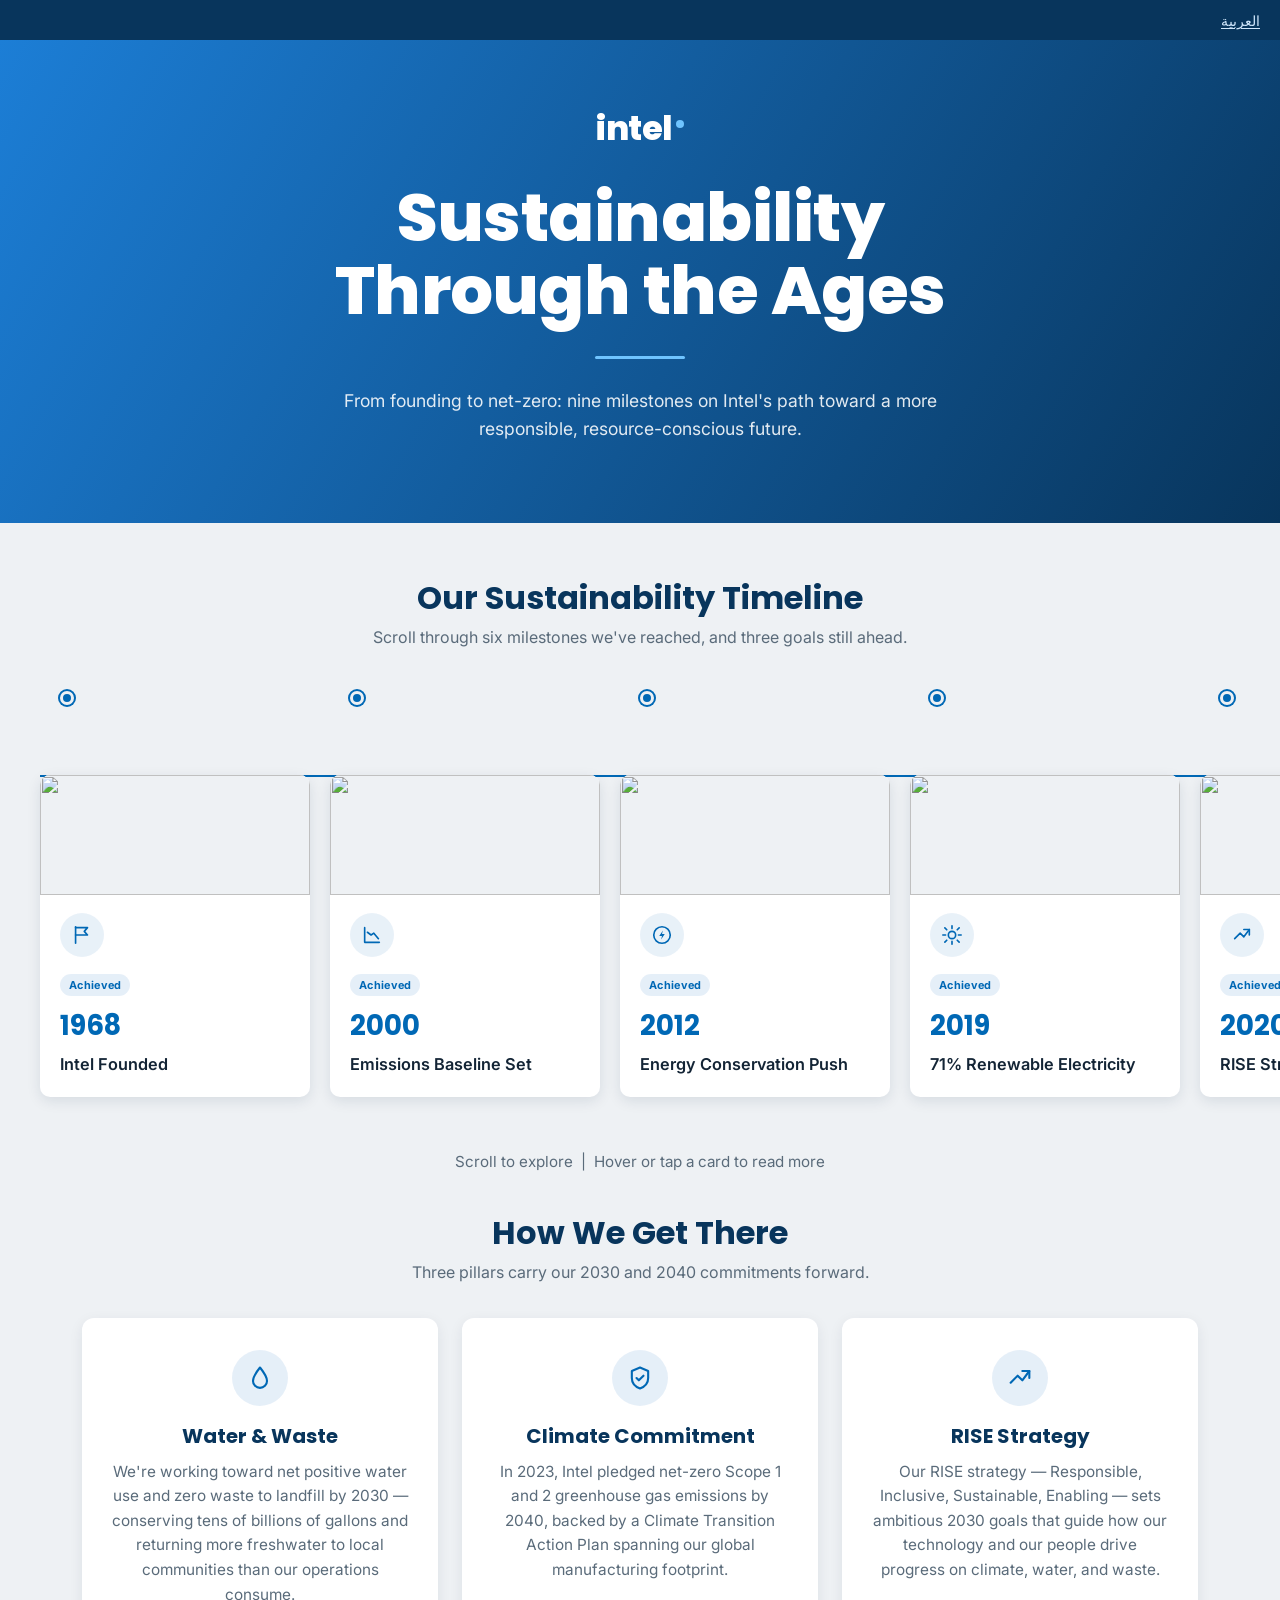
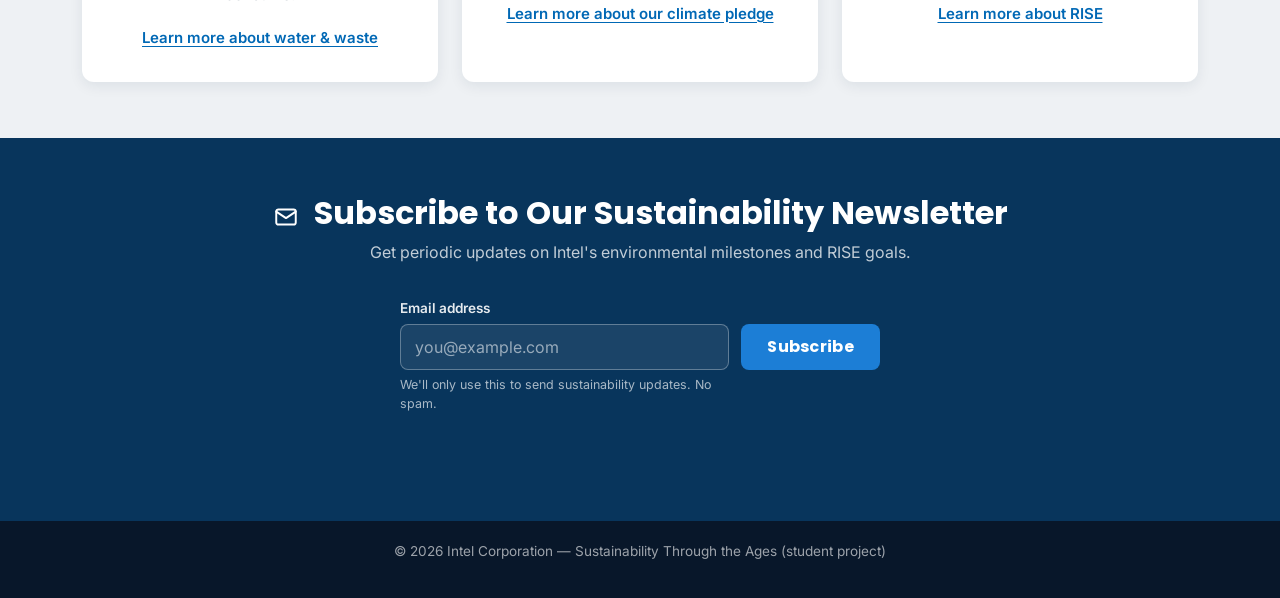
==== index.html @ 145d6b79 "Restore card images and USB-style accessory styling" ====
<!DOCTYPE html>
<html lang="en" dir="ltr">
<head>
<meta charset="UTF-8">
<meta name="viewport" content="width=device-width, initial-scale=1.0">
<title>Intel — Sustainability Through the Ages</title>
<meta name="description" content="Explore Intel's sustainability timeline, our RISE strategy pillars, and sign up for updates.">
<link rel="preconnect" href="https://fonts.googleapis.com">
<link href="https://fonts.googleapis.com/css2?family=Poppins:wght@600;700;800&family=Inter:wght@400;500;600&display=swap" rel="stylesheet">
<link href="https://cdn.jsdelivr.net/npm/bootstrap@5.3.3/dist/css/bootstrap.min.css" rel="stylesheet">
<link rel="stylesheet" href="style.css">
</head>
<body>

  <a class="skip-link" href="#main-content">Skip to main content</a>

  <div class="utility-bar">
    <a href="index-ar.html" hreflang="ar" lang="ar" dir="rtl">العربية</a>
  </div>

  <!-- Hero -->
  <header class="hero">
    <div class="wordmark" aria-hidden="true">intel<span class="dot"></span></div>
    <h1>Sustainability<br>Through the Ages</h1>
    <div class="rule"></div>
    <p class="hero-sub">From founding to net-zero: nine milestones on Intel's path toward
      a more responsible, resource-conscious future.</p>
  </header>

  <main id="main-content">

    <!-- Timeline -->
    <section class="timeline-section" aria-labelledby="timeline-heading">
      <h2 id="timeline-heading" class="section-heading">Our Sustainability Timeline</h2>
      <p class="section-sub">Scroll through six milestones we've reached, and three goals still ahead.</p>

      <div class="timeline-scroller">
        <div class="rail" aria-hidden="true"></div>

        <ol class="timeline">

          <li class="timeline-card" data-status="done">
            <button class="card-toggle">
              <img class="card-media" src="https://images.pexels.com/photos/459411/pexels-photo-459411.jpeg?auto=compress&cs=tinysrgb&h=627&fit=crop&w=1200" alt="" aria-hidden="true" loading="lazy" decoding="async">
              <span class="card-body">
                <span class="card-icon" aria-hidden="true"><svg viewBox="0 0 24 24" fill="none" stroke="currentColor" stroke-width="1.8" stroke-linecap="round" stroke-linejoin="round"><path d="M5 21V3"/><path d="M5 4h13l-3.5 4L18 12H5"/></svg></span>
                <span class="status-badge">Achieved</span>
                <span class="year">1968</span>
                <span class="title">Intel Founded</span>
                <span class="desc">Gordon Moore and Robert Noyce found Intel — planting the seed
                  for a company whose environmental footprint would grow alongside the world's
                  need for computing power.</span>
              </span>
            </button>
            <span class="marker" aria-hidden="true"></span>
          </li>

          <li class="timeline-card" data-status="done">
            <button class="card-toggle">
              <img class="card-media" src="https://images.pexels.com/photos/459728/pexels-photo-459728.jpeg?auto=compress&cs=tinysrgb&h=627&fit=crop&w=1200" alt="" aria-hidden="true" loading="lazy" decoding="async">
              <span class="card-body">
                <span class="card-icon" aria-hidden="true"><svg viewBox="0 0 24 24" fill="none" stroke="currentColor" stroke-width="1.8" stroke-linecap="round" stroke-linejoin="round"><path d="M4 4v16h16"/><path d="M7 9l4 3 3-2 5 6"/></svg></span>
                <span class="status-badge">Achieved</span>
                <span class="year">2000</span>
                <span class="title">Emissions Baseline Set</span>
                <span class="desc">Intel begins tracking greenhouse gas emissions company-wide,
                  a baseline against which nearly two decades of reduction work would later be
                  measured — cutting Scope 1 &amp; 2 emissions by roughly 31% by 2019.</span>
              </span>
            </button>
            <span class="marker" aria-hidden="true"></span>
          </li>

          <li class="timeline-card" data-status="done">
            <button class="card-toggle">
              <img class="card-media" src="https://images.pexels.com/photos/4517013/pexels-photo-4517013.jpeg?auto=compress&cs=tinysrgb&h=627&fit=crop&w=1200" alt="" aria-hidden="true" loading="lazy" decoding="async">
              <span class="card-body">
                <span class="card-icon" aria-hidden="true"><svg viewBox="0 0 24 24" fill="none" stroke="currentColor" stroke-width="1.8" stroke-linecap="round" stroke-linejoin="round"><circle cx="12" cy="12" r="9"/><path d="M13 7l-4 6h3l-1 4 4-6h-3z" fill="currentColor" stroke="none"/></svg></span>
                <span class="status-badge">Achieved</span>
                <span class="year">2012</span>
                <span class="title">Energy Conservation Push</span>
                <span class="desc">A new wave of conservation projects begins, ultimately saving
                  more than 4.5 billion kilowatt-hours of electricity by 2020 — enough to power
                  hundreds of thousands of homes for a year.</span>
              </span>
            </button>
            <span class="marker" aria-hidden="true"></span>
          </li>

          <li class="timeline-card" data-status="done">
            <button class="card-toggle">
              <img class="card-media" src="https://images.pexels.com/photos/4148472/pexels-photo-4148472.jpeg?auto=compress&cs=tinysrgb&h=627&fit=crop&w=1200" alt="" aria-hidden="true" loading="lazy" decoding="async">
              <span class="card-body">
                <span class="card-icon" aria-hidden="true"><svg viewBox="0 0 24 24" fill="none" stroke="currentColor" stroke-width="1.8" stroke-linecap="round" stroke-linejoin="round"><circle cx="12" cy="12" r="4"/><path d="M12 2v3M12 19v3M4.2 4.2l2.1 2.1M17.7 17.7l2.1 2.1M2 12h3M19 12h3M4.2 19.8l2.1-2.1M17.7 6.3l2.1-2.1"/></svg></span>
                <span class="status-badge">Achieved</span>
                <span class="year">2019</span>
                <span class="title">71% Renewable Electricity</span>
                <span class="desc">Intel reaches 71% renewable electricity across global
                  operations, with European sites already running on 100% clean power.</span>
              </span>
            </button>
            <span class="marker" aria-hidden="true"></span>
          </li>

          <li class="timeline-card" data-status="done">
            <button class="card-toggle">
              <img class="card-media" src="https://images.pexels.com/photos/1292464/pexels-photo-1292464.jpeg?auto=compress&cs=tinysrgb&h=627&fit=crop&w=1200" alt="" aria-hidden="true" loading="lazy" decoding="async">
              <span class="card-body">
                <span class="card-icon" aria-hidden="true"><svg viewBox="0 0 24 24" fill="none" stroke="currentColor" stroke-width="1.8" stroke-linecap="round" stroke-linejoin="round"><path d="M4 16l6-6 4 4 6-8"/><path d="M14 6h6v6"/></svg></span>
                <span class="status-badge">Achieved</span>
                <span class="year">2020</span>
                <span class="title">RISE Strategy Launches</span>
                <span class="desc">Intel unveils RISE — Responsible, Inclusive, Sustainable,
                  Enabling — formalizing three 2030 goals: net positive water, 100% renewable
                  electricity, and zero waste to landfill.</span>
              </span>
            </button>
            <span class="marker" aria-hidden="true"></span>
          </li>

          <li class="timeline-card" data-status="done">
            <button class="card-toggle">
              <img class="card-media" src="https://images.pexels.com/photos/17181272/pexels-photo-17181272.jpeg?auto=compress&cs=tinysrgb&h=627&fit=crop&w=1200" alt="" aria-hidden="true" loading="lazy" decoding="async">
              <span class="card-body">
                <span class="card-icon" aria-hidden="true"><svg viewBox="0 0 24 24" fill="none" stroke="currentColor" stroke-width="1.8" stroke-linecap="round" stroke-linejoin="round"><path d="M12 3l7 3v6c0 4.5-3 7.5-7 9-4-1.5-7-4.5-7-9V6l7-3z"/><path d="M9 12l2 2 4-4"/></svg></span>
                <span class="status-badge">Achieved</span>
                <span class="year">2023</span>
                <span class="title">Net-Zero Pledge</span>
                <span class="desc">Intel commits to net-zero Scope 1 &amp; 2 greenhouse gas
                  emissions by 2040, while reaching 99% renewable electricity and returning
                  110% of freshwater use in several regions that year.</span>
              </span>
            </button>
            <span class="marker" aria-hidden="true"></span>
          </li>

          <li class="timeline-card" data-status="goal">
            <button class="card-toggle">
              <img class="card-media" src="https://images.pexels.com/photos/2583028/pexels-photo-2583028.jpeg?auto=compress&cs=tinysrgb&h=627&fit=crop&w=1200" alt="" aria-hidden="true" loading="lazy" decoding="async">
              <span class="card-body">
                <span class="card-icon" aria-hidden="true"><svg viewBox="0 0 24 24" fill="none" stroke="currentColor" stroke-width="1.8" stroke-linecap="round" stroke-linejoin="round"><path d="M12 3c4 5 6 8.5 6 11.5A6 6 0 016 14.5C6 11.5 8 8 12 3z"/></svg></span>
                <span class="status-badge">Goal</span>
                <span class="year">2030</span>
                <span class="title">Goal: Net Positive Water &amp; Full Renewable Power</span>
                <span class="desc">Target year to conserve 60 billion gallons of water,
                  source 100% renewable electricity, and send zero waste to landfill.</span>
              </span>
            </button>
            <span class="marker" aria-hidden="true"></span>
          </li>

          <li class="timeline-card" data-status="goal">
            <button class="card-toggle">
              <img class="card-media" src="https://images.pexels.com/photos/31288944/pexels-photo-31288944.jpeg?auto=compress&cs=tinysrgb&h=627&fit=crop&w=1200" alt="" aria-hidden="true" loading="lazy" decoding="async">
              <span class="card-body">
                <span class="card-icon" aria-hidden="true"><svg viewBox="0 0 24 24" fill="none" stroke="currentColor" stroke-width="1.8" stroke-linecap="round" stroke-linejoin="round"><path d="M20 4C10 4 4 10 4 18c8 0 14-6 14-14z"/><path d="M4 20l6-6"/></svg></span>
                <span class="status-badge">Goal</span>
                <span class="year">2040</span>
                <span class="title">Goal: Net-Zero Operations</span>
                <span class="desc">Target to reach net-zero Scope 1 &amp; 2 greenhouse gas
                  emissions across all of Intel's global operations.</span>
              </span>
            </button>
            <span class="marker" aria-hidden="true"></span>
          </li>

          <li class="timeline-card" data-status="goal">
            <button class="card-toggle">
              <img class="card-media" src="https://images.pexels.com/photos/87651/earth-blue-planet-globe-planet-87651.jpeg?auto=compress&cs=tinysrgb&h=627&fit=crop&w=1200" alt="" aria-hidden="true" loading="lazy" decoding="async">
              <span class="card-body">
                <span class="card-icon" aria-hidden="true"><svg viewBox="0 0 24 24" fill="none" stroke="currentColor" stroke-width="1.8" stroke-linecap="round" stroke-linejoin="round"><circle cx="12" cy="12" r="9"/><path d="M3 12h18M12 3c2.5 2.5 4 5.5 4 9s-1.5 6.5-4 9c-2.5-2.5-4-5.5-4-9s1.5-6.5 4-9z"/></svg></span>
                <span class="status-badge">Goal</span>
                <span class="year">2050</span>
                <span class="title">Goal: Net-Zero Value Chain</span>
                <span class="desc">Ambitions extend upstream to Scope 3 emissions,
                  reaching net-zero across Intel's full supply chain.</span>
              </span>
            </button>
            <span class="marker" aria-hidden="true"></span>
          </li>

        </ol>
      </div>

      <p class="hint">Scroll to explore &nbsp;|&nbsp; Hover or tap a card to read more</p>
    </section>

    <!-- Three-column pillars -->
    <section class="pillars-section" aria-labelledby="pillars-heading">
      <div class="container">
        <h2 id="pillars-heading" class="section-heading">How We Get There</h2>
        <p class="section-sub">Three pillars carry our 2030 and 2040 commitments forward.</p>

        <div class="row g-4">

          <div class="col-12 col-lg-4">
            <div class="pillar">
              <div class="pillar-icon" aria-hidden="true">
                <svg viewBox="0 0 24 24" fill="none" stroke="currentColor" stroke-width="1.8" stroke-linecap="round" stroke-linejoin="round"><path d="M12 3c4 5 6 8.5 6 11.5A6 6 0 016 14.5C6 11.5 8 8 12 3z"/></svg>
              </div>
              <h3 class="col-heading">Water &amp; Waste</h3>
              <p>We're working toward net positive water use and zero waste to landfill by 2030 —
                conserving tens of billions of gallons and returning more freshwater to local
                communities than our operations consume.</p>
              <a class="pillar-link" href="https://www.intel.com/content/www/us/en/environment/intel-and-the-environment.html">Learn more about water &amp; waste</a>
            </div>
          </div>

          <div class="col-12 col-lg-4">
            <div class="pillar">
              <div class="pillar-icon" aria-hidden="true">
                <svg viewBox="0 0 24 24" fill="none" stroke="currentColor" stroke-width="1.8" stroke-linecap="round" stroke-linejoin="round"><path d="M12 3l7 3v6c0 4.5-3 7.5-7 9-4-1.5-7-4.5-7-9V6l7-3z"/><path d="M9 12l2 2 4-4"/></svg>
              </div>
              <h3 class="col-heading">Climate Commitment</h3>
              <p>In 2023, Intel pledged net-zero Scope 1 and 2 greenhouse gas emissions by 2040,
                backed by a Climate Transition Action Plan spanning our global manufacturing
                footprint.</p>
              <a class="pillar-link" href="https://www.intel.com/content/www/us/en/environment/intel-and-the-environment.html">Learn more about our climate pledge</a>
            </div>
          </div>

          <div class="col-12 col-lg-4">
            <div class="pillar">
              <div class="pillar-icon" aria-hidden="true">
                <svg viewBox="0 0 24 24" fill="none" stroke="currentColor" stroke-width="1.8" stroke-linecap="round" stroke-linejoin="round"><path d="M4 16l6-6 4 4 6-8"/><path d="M14 6h6v6"/></svg>
              </div>
              <h3 class="col-heading">RISE Strategy</h3>
              <p>Our RISE strategy — Responsible, Inclusive, Sustainable, Enabling — sets
                ambitious 2030 goals that guide how our technology and our people drive
                progress on climate, water, and waste.</p>
              <a class="pillar-link" href="https://www.intel.com/content/www/us/en/environment/intel-and-the-environment.html">Learn more about RISE</a>
            </div>
          </div>

        </div>
      </div>
    </section>

    <!-- Newsletter -->
    <section class="newsletter-section" aria-labelledby="newsletter-heading">
      <h2 id="newsletter-heading" class="section-heading">
        <span class="newsletter-icon" aria-hidden="true">
          <svg width="26" height="26" viewBox="0 0 24 24" fill="none" stroke="currentColor" stroke-width="1.8" stroke-linecap="round" stroke-linejoin="round"><rect x="3" y="5" width="18" height="14" rx="2"/><path d="M3 7l9 6 9-6"/></svg>
        </span>
        Subscribe to Our Sustainability Newsletter
      </h2>
      <p class="section-sub" style="color: rgba(255,255,255,0.75);">Get periodic updates on Intel's environmental milestones and RISE goals.</p>

      <form class="newsletter-form" id="newsletter-form" novalidate>
        <div class="field-group">
          <label for="newsletter-email">Email address</label>
          <input type="email" id="newsletter-email" name="email" required
                 aria-required="true" aria-describedby="newsletter-hint"
                 placeholder="you@example.com" autocomplete="email">
          <span id="newsletter-hint" class="hint-text">We'll only use this to send sustainability updates. No spam.</span>
        </div>
        <button type="submit" class="subscribe-btn">Subscribe</button>
      </form>
      <p id="form-confirm" class="form-confirm" role="status" aria-live="polite"></p>
    </section>

  </main>

  <footer class="site-footer">
    <p>© 2026 Intel Corporation — Sustainability Through the Ages (student project)</p>
  </footer>

  <script>
    (function () {
      var form = document.getElementById('newsletter-form');
      var confirmEl = document.getElementById('form-confirm');
      var input = document.getElementById('newsletter-email');

      form.addEventListener('submit', function (e) {
        e.preventDefault();
        if (!input.checkValidity()) {
          confirmEl.textContent = '';
          input.reportValidity();
          return;
        }
        // No backend is wired up for this student project — this simply
        // confirms the interaction and clears the field.
        confirmEl.textContent = 'Thanks! Check your inbox to confirm your subscription.';
        form.reset();
        input.focus();
      });
    })();
  </script>

</body>
</html>
---- style.css ----
/* ---------- Tokens ---------- */
:root {
    --blue: #0068b5;
    --blue-light: #1c7ed6;
    --navy: #0b2a46;
    --navy-deep: #08355c;
    --bg: #eef1f4;
    --white: #ffffff;
    --ink: #132435;
    --ink-soft: #5a6b7a;
    --teal: #0f8f72;
    --card-w: 270px;
    --rail-y: 92px;
}

* { box-sizing: border-box; }

html { scroll-behavior: smooth; }

body {
    margin: 0;
    background: var(--bg);
    color: var(--ink);
    font-family: 'Inter', sans-serif;
    -webkit-font-smoothing: antialiased;
}

/* Arabic pages load Tajawal; this keeps Latin numerals/brand names in Poppins
   while Arabic script renders in a face actually designed for it. */
[lang="ar"] body {
    font-family: 'Tajawal', 'Inter', sans-serif;
}

[lang="ar"] .wordmark,
[lang="ar"] .hero h1,
[lang="ar"] .year,
[lang="ar"] .col-heading,
[lang="ar"] .title {
    font-family: 'Tajawal', 'Poppins', sans-serif;
}

/* ---------- Skip link ---------- */
.skip-link {
    position: absolute;
    inset-inline-start: 12px;
    top: -60px;
    background: var(--navy-deep);
    color: var(--white);
    padding: 10px 18px;
    border-radius: 6px;
    z-index: 100;
    text-decoration: none;
    font-weight: 600;
    transition: top 0.2s ease;
}

.skip-link:focus {
    top: 12px;
}

/* ---------- Utility bar (language switcher) ---------- */
.utility-bar {
    background: var(--navy-deep);
    padding: 8px 20px;
    text-align: end;
}

.utility-bar a {
    color: #cfe6fb;
    font-size: 0.85rem;
    text-decoration: underline;
    text-underline-offset: 2px;
}

.utility-bar a:hover,
.utility-bar a:focus-visible {
    color: var(--white);
}

/* ---------- Hero ---------- */
.hero {
    background: linear-gradient(120deg, var(--blue-light) 0%, var(--navy-deep) 100%);
    color: var(--white);
    text-align: center;
    padding: 64px 24px 80px;
}

.wordmark {
    font-family: 'Poppins', sans-serif;
    font-weight: 800;
    font-size: 2.1rem;
    letter-spacing: -0.5px;
    margin-bottom: 28px;
}

.wordmark .dot {
    display: inline-block;
    width: 8px;
    height: 8px;
    background: #6fc4ff;
    border-radius: 50%;
    margin-inline-start: 3px;
    vertical-align: 12px;
}

.hero h1 {
    font-family: 'Poppins', sans-serif;
    font-weight: 800;
    font-size: clamp(2.3rem, 6vw, 4.2rem);
    line-height: 1.08;
    margin: 0 0 28px;
    letter-spacing: -0.5px;
}

.rule {
    width: 90px;
    height: 3px;
    background: #6fc4ff;
    margin: 0 auto 28px;
    border-radius: 2px;
}

.hero-sub {
    max-width: 620px;
    margin: 0 auto;
    font-size: 1.1rem;
    line-height: 1.6;
    color: rgba(255, 255, 255, 0.88);
}

/* ---------- Section heading (shared by timeline / pillars / newsletter) ---------- */
.section-heading {
    font-family: 'Poppins', sans-serif;
    font-weight: 700;
    font-size: clamp(1.5rem, 3vw, 2rem);
    color: var(--navy-deep);
    text-align: center;
    margin: 0 0 8px;
}

[lang="ar"] .section-heading { font-family: 'Tajawal', sans-serif; }

.section-sub {
    text-align: center;
    color: var(--ink-soft);
    max-width: 560px;
    margin: 0 auto 32px;
    font-size: 1rem;
    line-height: 1.6;
}

/* ---------- Timeline section ---------- */
.timeline-section {
    padding: 56px 0 32px;
}

.timeline-scroller {
    position: relative;
    overflow-x: auto;
    overflow-y: visible;
    padding-block: var(--rail-y) 24px;
    padding-inline: 40px;
    scroll-snap-type: x mandatory;
    scroll-padding-inline-start: 40px;
    scroll-behavior: smooth;
    -webkit-overflow-scrolling: touch;
}

.rail {
    position: absolute;
    top: var(--rail-y);
    inset-inline: 40px;
    height: 2px;
    background: repeating-linear-gradient(
        to right,
        var(--blue) 0 10px,
        var(--blue) 10px 10px
    );
}

[dir="rtl"] .rail {
    background: repeating-linear-gradient(
        to left,
        var(--blue) 0 10px,
        var(--blue) 10px 10px
    );
}

.timeline {
    list-style: none;
    margin: 0;
    padding: 0;
    display: flex;
    gap: 20px;
    width: max-content;
}

.timeline-card {
    flex-shrink: 0;
    width: var(--card-w);
    scroll-snap-align: start;
    scroll-snap-stop: always;
    position: relative;
}

.card-toggle {
    all: unset;
    display: block;
    width: 100%;
    background: var(--white);
    border-radius: 10px;
    overflow: hidden;
    box-shadow: 0 4px 14px rgba(11, 42, 70, 0.10);
    cursor: pointer;
    box-sizing: border-box;
    transform: translateY(0) scale(1);
    transition: transform 0.28s cubic-bezier(0.22, 1, 0.36, 1),
                box-shadow 0.28s ease;
}

/* Photo strip along the top of each card, bleeding to the rounded corners */
.card-media {
    display: block;
    width: 100%;
    height: 120px;
    object-fit: cover;
    background: var(--bg);
    transition: transform 0.35s cubic-bezier(0.22, 1, 0.36, 1);
}

.card-toggle:hover .card-media,
.card-toggle:focus .card-media {
    transform: scale(1.08);
}

.card-body {
    display: block;
    padding: 18px 20px 22px;
}

/* lift + scale on interaction, with a deeper shadow to sell the elevation */
.card-toggle:hover,
.card-toggle:focus {
    transform: translateY(-6px) scale(1.03);
    box-shadow: 0 16px 30px rgba(11, 42, 70, 0.22);
}

/* the rail marker echoes the card's lift with its own subtle pulse */
.card-toggle:hover + .marker,
.card-toggle:focus + .marker {
    transform: scale(1.35);
}

.marker {
    position: absolute;
    top: calc(-1 * var(--rail-y) + 8px);
    inset-inline-start: 20px;
    width: 14px;
    height: 14px;
    border-radius: 50%;
    background: var(--blue);
    border: 3px solid var(--bg);
    box-shadow: 0 0 0 2px var(--blue);
    transition: transform 0.28s cubic-bezier(0.22, 1, 0.36, 1);
}

.timeline-card[data-status="goal"] .marker {
    background: var(--white);
    box-shadow: 0 0 0 2px var(--teal);
}

.card-icon {
    display: flex;
    align-items: center;
    justify-content: center;
    width: 44px;
    height: 44px;
    border-radius: 50%;
    background: rgba(0, 104, 181, 0.09);
    color: var(--blue);
    margin-bottom: 14px;
    transition: transform 0.28s cubic-bezier(0.22, 1, 0.36, 1);
}

.card-icon svg {
    width: 22px;
    height: 22px;
}

.timeline-card[data-status="goal"] .card-icon {
    background: rgba(15, 143, 114, 0.09);
    color: var(--teal);
}

.card-toggle:hover .card-icon,
.card-toggle:focus .card-icon {
    transform: scale(1.1) rotate(-4deg);
}

[dir="rtl"] .card-toggle:hover .card-icon,
[dir="rtl"] .card-toggle:focus .card-icon {
    transform: scale(1.1) rotate(4deg);
}

/* Status badge: never rely on color alone to say "done" vs "goal" */
.status-badge {
    display: inline-block;
    font-size: 0.68rem;
    font-weight: 700;
    letter-spacing: 0.3px;
    padding: 3px 9px;
    border-radius: 999px;
    background: rgba(0, 104, 181, 0.1);
    color: var(--blue);
    margin-bottom: 10px;
}

.timeline-card[data-status="goal"] .status-badge {
    background: rgba(15, 143, 114, 0.12);
    color: var(--teal);
}

.year {
    display: block;
    font-family: 'Poppins', sans-serif;
    font-weight: 700;
    font-size: 1.7rem;
    color: var(--blue);
    margin-bottom: 6px;
}

.timeline-card[data-status="goal"] .year {
    color: var(--teal);
}

.title {
    display: block;
    font-family: 'Inter', sans-serif;
    font-weight: 600;
    font-size: 1.02rem;
    line-height: 1.35;
    color: var(--ink);
}

.desc {
    display: block;
    font-size: 0.92rem;
    line-height: 1.55;
    color: var(--ink-soft);
    text-align: start;
    max-height: 0;
    opacity: 0;
    overflow: hidden;
    transition: max-height 0.35s ease, opacity 0.25s ease, margin-top 0.35s ease;
    margin-top: 0;
}

.card-toggle:hover .desc,
.card-toggle:focus .desc,
.card-toggle:focus-visible .desc {
    max-height: 220px;
    opacity: 1;
    margin-top: 12px;
}

.card-toggle:focus-visible {
    outline: 3px solid var(--blue);
    outline-offset: 3px;
}

.hint {
    text-align: center;
    color: var(--ink-soft);
    font-size: 0.95rem;
    margin: 8px 0 0;
}

/* ---------- Pillars (three-column section) ---------- */
.pillars-section {
    padding: 8px 0 56px;
}

.pillar {
    background: var(--white);
    border-radius: 12px;
    padding: 32px 28px;
    height: 100%;
    box-shadow: 0 4px 14px rgba(11, 42, 70, 0.08);
    text-align: center;
}

.pillar-icon {
    width: 56px;
    height: 56px;
    margin: 0 auto 18px;
    display: flex;
    align-items: center;
    justify-content: center;
    border-radius: 50%;
    background: rgba(0, 104, 181, 0.1);
    color: var(--blue);
}

.pillar-icon svg { width: 28px; height: 28px; }

.col-heading {
    font-family: 'Poppins', sans-serif;
    font-weight: 700;
    font-size: 1.25rem;
    color: var(--navy-deep);
    margin: 0 0 12px;
}

.pillar p {
    color: var(--ink-soft);
    font-size: 0.96rem;
    line-height: 1.6;
    margin: 0 0 18px;
}

.pillar-link {
    color: var(--blue);
    font-weight: 600;
    text-decoration: underline;
    text-underline-offset: 3px;
    font-size: 0.94rem;
}

.pillar-link:hover,
.pillar-link:focus-visible {
    color: var(--navy-deep);
}

/* ---------- Newsletter ---------- */
.newsletter-section {
    background: var(--navy-deep);
    color: var(--white);
    padding: 56px 20px;
    text-align: center;
}

.newsletter-section .section-heading {
    color: var(--white);
}

.newsletter-icon {
    display: inline-flex;
    vertical-align: -6px;
    margin-inline-end: 8px;
}

.newsletter-form {
    display: flex;
    flex-wrap: wrap;
    justify-content: center;
    gap: 12px;
    max-width: 480px;
    margin: 28px auto 0;
}

.newsletter-form .field-group {
    flex: 1 1 260px;
    text-align: start;
}

.newsletter-form label {
    display: block;
    font-size: 0.85rem;
    font-weight: 600;
    margin-bottom: 6px;
    color: rgba(255, 255, 255, 0.9);
}

.newsletter-form input[type="email"] {
    width: 100%;
    min-height: 46px;
    padding: 10px 14px;
    border-radius: 8px;
    border: 1px solid rgba(255, 255, 255, 0.3);
    background: rgba(255, 255, 255, 0.08);
    color: var(--white);
    font-size: 1rem;
    font-family: inherit;
}

.newsletter-form input[type="email"]::placeholder {
    color: rgba(255, 255, 255, 0.55);
}

.newsletter-form input[type="email"]:focus-visible {
    outline: 3px solid #6fc4ff;
    outline-offset: 2px;
    background: rgba(255, 255, 255, 0.14);
}

.newsletter-form .hint-text {
    display: block;
    font-size: 0.78rem;
    color: rgba(255, 255, 255, 0.65);
    margin-top: 6px;
}

.subscribe-btn {
    min-height: 46px;
    padding: 10px 26px;
    border-radius: 8px;
    border: none;
    background: var(--blue-light);
    color: var(--white);
    font-family: 'Poppins', sans-serif;
    font-weight: 700;
    font-size: 1rem;
    letter-spacing: 0.3px;
    cursor: pointer;
    transition: background 0.2s ease;
    align-self: flex-start;
    margin-top: 26px;
}

[lang="ar"] .subscribe-btn { font-family: 'Tajawal', sans-serif; }

.subscribe-btn:hover { background: #3d94e8; }

.subscribe-btn:focus-visible {
    outline: 3px solid #6fc4ff;
    outline-offset: 3px;
}

.form-confirm {
    margin-top: 18px;
    font-size: 0.92rem;
    color: #9be8cf;
    font-weight: 600;
    min-height: 1.2em;
}

/* ---------- Footer ---------- */
.site-footer {
    background: #08172a;
    color: rgba(255, 255, 255, 0.6);
    text-align: center;
    padding: 20px;
    font-size: 0.85rem;
}

/* ---------- Reduced motion ---------- */
@media (prefers-reduced-motion: reduce) {
    html { scroll-behavior: auto; }
    .desc, .card-toggle, .marker, .card-icon { transition: none; }
    .card-toggle:hover, .card-toggle:focus { transform: none; }
    .card-toggle:hover .card-icon, .card-toggle:focus .card-icon { transform: none; }
}

/* ---------- Mobile: vertical rail ---------- */
@media (max-width: 720px) {
    .hero { padding: 48px 20px 56px; }

    .timeline-scroller {
        overflow-x: visible;
        padding-block: 8px;
        padding-inline-start: 44px;
        padding-inline-end: 20px;
    }

    .rail {
        top: 8px;
        bottom: 8px;
        inset-inline-start: 12px;
        inset-inline-end: auto;
        width: 2px;
        height: auto;
        background: repeating-linear-gradient(
            to bottom,
            var(--blue) 0 10px,
            var(--blue) 10px 10px
        );
    }

    [dir="rtl"] .rail {
        background: repeating-linear-gradient(
            to bottom,
            var(--blue) 0 10px,
            var(--blue) 10px 10px
        );
    }

    .timeline {
        flex-direction: column;
        width: 100%;
        gap: 22px;
    }

    .timeline-card { width: 100%; }

    .marker {
        top: 22px;
        inset-inline-start: -32px;
    }

    .hint { padding: 0 20px; }

    .subscribe-btn { margin-top: 0; align-self: stretch; }
}
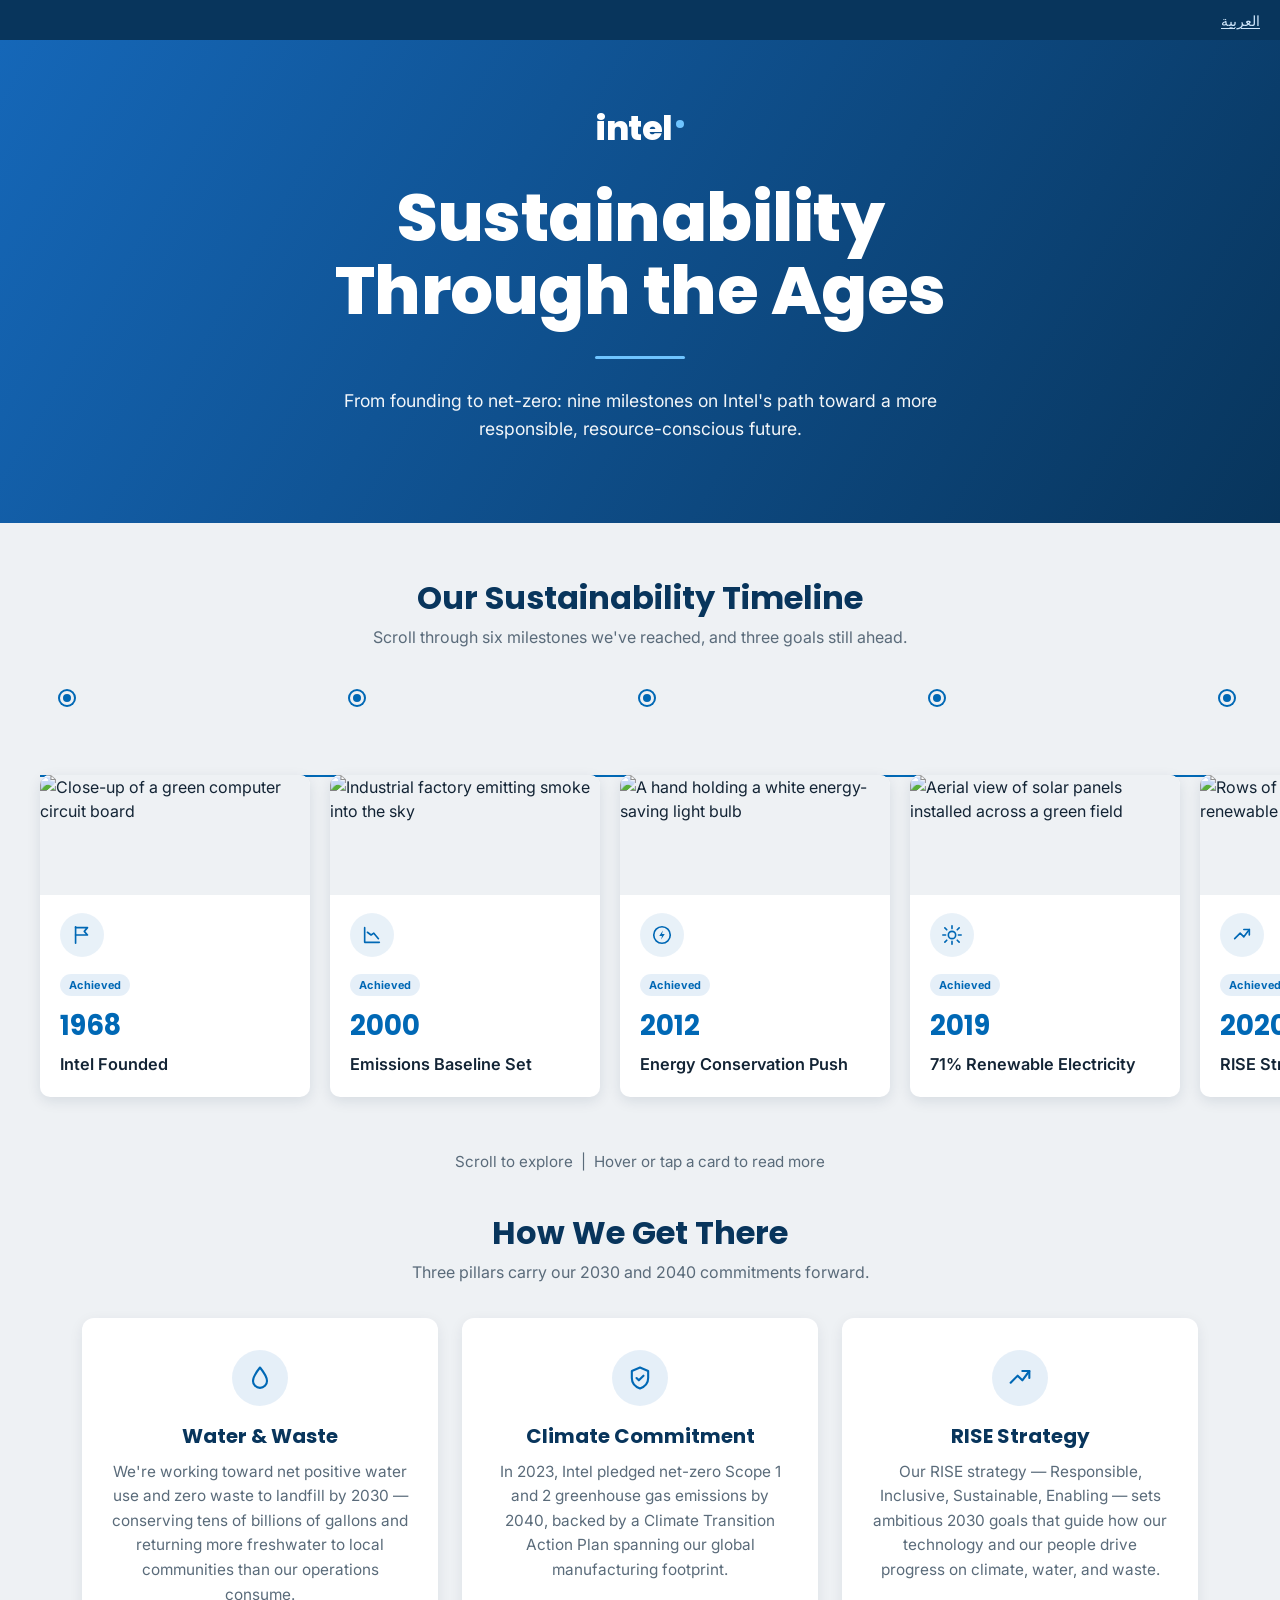
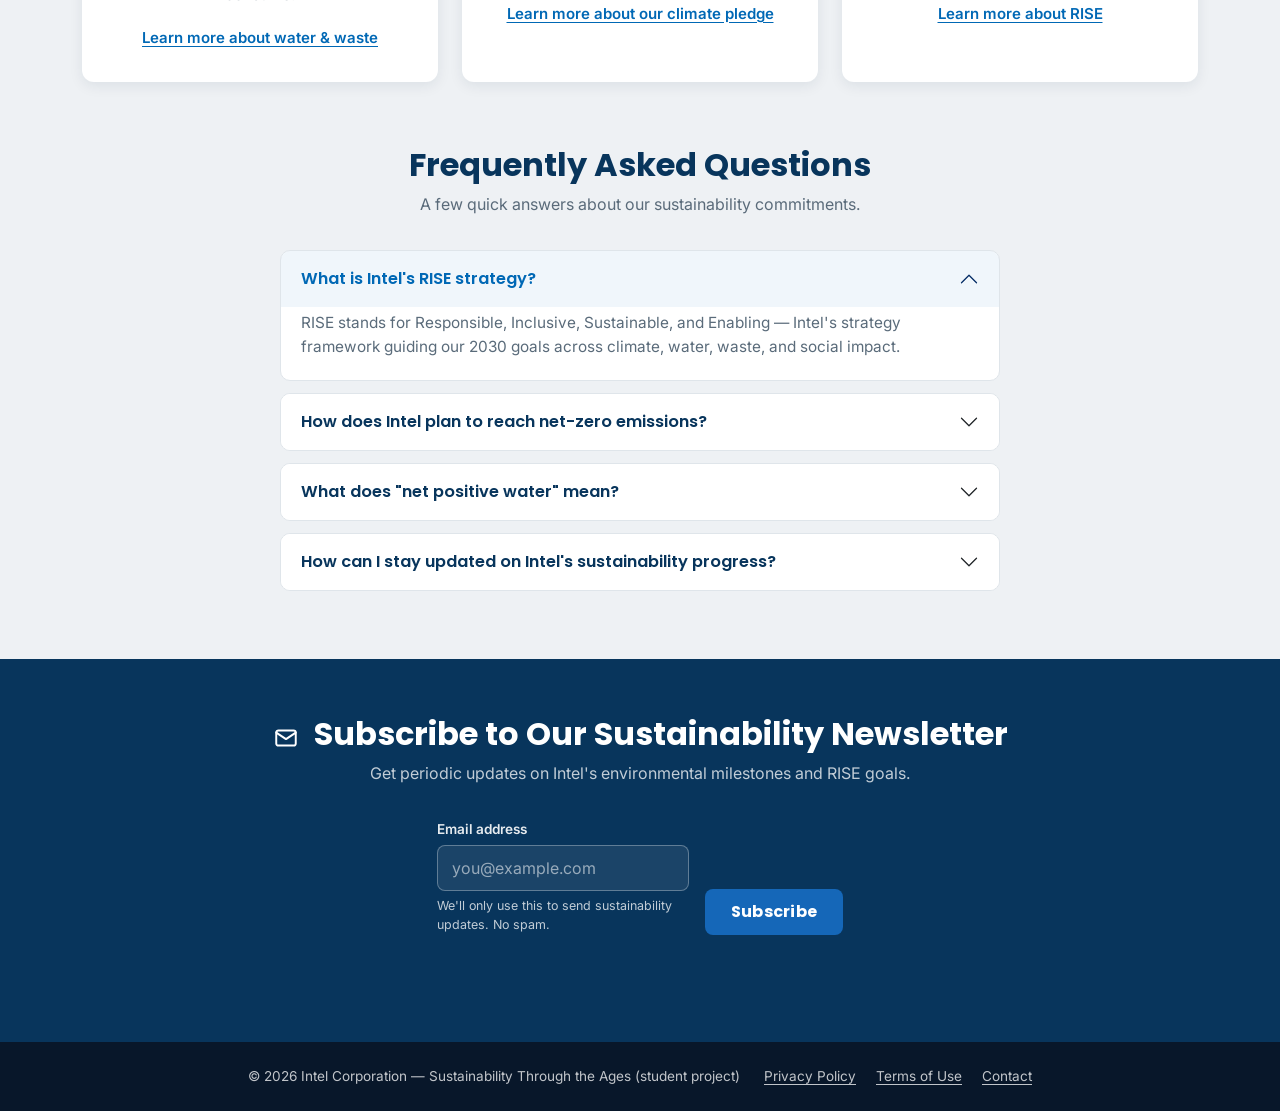
==== commit bf93d131: "Add Bootstrap form/accordion, footer nav links, descriptive alt text, and RTL auto-detect" ====
--- a/index.html
+++ b/index.html
@@ -41,7 +41,7 @@
 
           <li class="timeline-card" data-status="done">
             <button class="card-toggle">
-              <img class="card-media" src="https://images.pexels.com/photos/459411/pexels-photo-459411.jpeg?auto=compress&cs=tinysrgb&h=627&fit=crop&w=1200" alt="" aria-hidden="true" loading="lazy" decoding="async">
+              <img class="card-media" src="https://images.pexels.com/photos/459411/pexels-photo-459411.jpeg?auto=compress&cs=tinysrgb&h=627&fit=crop&w=1200" alt="Close-up of a green computer circuit board" loading="lazy" decoding="async">
               <span class="card-body">
                 <span class="card-icon" aria-hidden="true"><svg viewBox="0 0 24 24" fill="none" stroke="currentColor" stroke-width="1.8" stroke-linecap="round" stroke-linejoin="round"><path d="M5 21V3"/><path d="M5 4h13l-3.5 4L18 12H5"/></svg></span>
                 <span class="status-badge">Achieved</span>
@@ -57,7 +57,7 @@
 
           <li class="timeline-card" data-status="done">
             <button class="card-toggle">
-              <img class="card-media" src="https://images.pexels.com/photos/459728/pexels-photo-459728.jpeg?auto=compress&cs=tinysrgb&h=627&fit=crop&w=1200" alt="" aria-hidden="true" loading="lazy" decoding="async">
+              <img class="card-media" src="https://images.pexels.com/photos/459728/pexels-photo-459728.jpeg?auto=compress&cs=tinysrgb&h=627&fit=crop&w=1200" alt="Industrial factory emitting smoke into the sky" loading="lazy" decoding="async">
               <span class="card-body">
                 <span class="card-icon" aria-hidden="true"><svg viewBox="0 0 24 24" fill="none" stroke="currentColor" stroke-width="1.8" stroke-linecap="round" stroke-linejoin="round"><path d="M4 4v16h16"/><path d="M7 9l4 3 3-2 5 6"/></svg></span>
                 <span class="status-badge">Achieved</span>
@@ -73,7 +73,7 @@
 
           <li class="timeline-card" data-status="done">
             <button class="card-toggle">
-              <img class="card-media" src="https://images.pexels.com/photos/4517013/pexels-photo-4517013.jpeg?auto=compress&cs=tinysrgb&h=627&fit=crop&w=1200" alt="" aria-hidden="true" loading="lazy" decoding="async">
+              <img class="card-media" src="https://images.pexels.com/photos/4517013/pexels-photo-4517013.jpeg?auto=compress&cs=tinysrgb&h=627&fit=crop&w=1200" alt="A hand holding a white energy-saving light bulb" loading="lazy" decoding="async">
               <span class="card-body">
                 <span class="card-icon" aria-hidden="true"><svg viewBox="0 0 24 24" fill="none" stroke="currentColor" stroke-width="1.8" stroke-linecap="round" stroke-linejoin="round"><circle cx="12" cy="12" r="9"/><path d="M13 7l-4 6h3l-1 4 4-6h-3z" fill="currentColor" stroke="none"/></svg></span>
                 <span class="status-badge">Achieved</span>
@@ -89,7 +89,7 @@
 
           <li class="timeline-card" data-status="done">
             <button class="card-toggle">
-              <img class="card-media" src="https://images.pexels.com/photos/4148472/pexels-photo-4148472.jpeg?auto=compress&cs=tinysrgb&h=627&fit=crop&w=1200" alt="" aria-hidden="true" loading="lazy" decoding="async">
+              <img class="card-media" src="https://images.pexels.com/photos/4148472/pexels-photo-4148472.jpeg?auto=compress&cs=tinysrgb&h=627&fit=crop&w=1200" alt="Aerial view of solar panels installed across a green field" loading="lazy" decoding="async">
               <span class="card-body">
                 <span class="card-icon" aria-hidden="true"><svg viewBox="0 0 24 24" fill="none" stroke="currentColor" stroke-width="1.8" stroke-linecap="round" stroke-linejoin="round"><circle cx="12" cy="12" r="4"/><path d="M12 2v3M12 19v3M4.2 4.2l2.1 2.1M17.7 17.7l2.1 2.1M2 12h3M19 12h3M4.2 19.8l2.1-2.1M17.7 6.3l2.1-2.1"/></svg></span>
                 <span class="status-badge">Achieved</span>
@@ -104,7 +104,7 @@
 
           <li class="timeline-card" data-status="done">
             <button class="card-toggle">
-              <img class="card-media" src="https://images.pexels.com/photos/1292464/pexels-photo-1292464.jpeg?auto=compress&cs=tinysrgb&h=627&fit=crop&w=1200" alt="" aria-hidden="true" loading="lazy" decoding="async">
+              <img class="card-media" src="https://images.pexels.com/photos/1292464/pexels-photo-1292464.jpeg?auto=compress&cs=tinysrgb&h=627&fit=crop&w=1200" alt="Rows of wind turbines generating renewable energy" loading="lazy" decoding="async">
               <span class="card-body">
                 <span class="card-icon" aria-hidden="true"><svg viewBox="0 0 24 24" fill="none" stroke="currentColor" stroke-width="1.8" stroke-linecap="round" stroke-linejoin="round"><path d="M4 16l6-6 4 4 6-8"/><path d="M14 6h6v6"/></svg></span>
                 <span class="status-badge">Achieved</span>
@@ -120,7 +120,7 @@
 
           <li class="timeline-card" data-status="done">
             <button class="card-toggle">
-              <img class="card-media" src="https://images.pexels.com/photos/17181272/pexels-photo-17181272.jpeg?auto=compress&cs=tinysrgb&h=627&fit=crop&w=1200" alt="" aria-hidden="true" loading="lazy" decoding="async">
+              <img class="card-media" src="https://images.pexels.com/photos/17181272/pexels-photo-17181272.jpeg?auto=compress&cs=tinysrgb&h=627&fit=crop&w=1200" alt="Sunlight streaming through a lush green forest" loading="lazy" decoding="async">
               <span class="card-body">
                 <span class="card-icon" aria-hidden="true"><svg viewBox="0 0 24 24" fill="none" stroke="currentColor" stroke-width="1.8" stroke-linecap="round" stroke-linejoin="round"><path d="M12 3l7 3v6c0 4.5-3 7.5-7 9-4-1.5-7-4.5-7-9V6l7-3z"/><path d="M9 12l2 2 4-4"/></svg></span>
                 <span class="status-badge">Achieved</span>
@@ -136,7 +136,7 @@
 
           <li class="timeline-card" data-status="goal">
             <button class="card-toggle">
-              <img class="card-media" src="https://images.pexels.com/photos/2583028/pexels-photo-2583028.jpeg?auto=compress&cs=tinysrgb&h=627&fit=crop&w=1200" alt="" aria-hidden="true" loading="lazy" decoding="async">
+              <img class="card-media" src="https://images.pexels.com/photos/2583028/pexels-photo-2583028.jpeg?auto=compress&cs=tinysrgb&h=627&fit=crop&w=1200" alt="Close-up of a single water droplet" loading="lazy" decoding="async">
               <span class="card-body">
                 <span class="card-icon" aria-hidden="true"><svg viewBox="0 0 24 24" fill="none" stroke="currentColor" stroke-width="1.8" stroke-linecap="round" stroke-linejoin="round"><path d="M12 3c4 5 6 8.5 6 11.5A6 6 0 016 14.5C6 11.5 8 8 12 3z"/></svg></span>
                 <span class="status-badge">Goal</span>
@@ -151,7 +151,7 @@
 
           <li class="timeline-card" data-status="goal">
             <button class="card-toggle">
-              <img class="card-media" src="https://images.pexels.com/photos/31288944/pexels-photo-31288944.jpeg?auto=compress&cs=tinysrgb&h=627&fit=crop&w=1200" alt="" aria-hidden="true" loading="lazy" decoding="async">
+              <img class="card-media" src="https://images.pexels.com/photos/31288944/pexels-photo-31288944.jpeg?auto=compress&cs=tinysrgb&h=627&fit=crop&w=1200" alt="Modern building with greenery integrated into its architecture" loading="lazy" decoding="async">
               <span class="card-body">
                 <span class="card-icon" aria-hidden="true"><svg viewBox="0 0 24 24" fill="none" stroke="currentColor" stroke-width="1.8" stroke-linecap="round" stroke-linejoin="round"><path d="M20 4C10 4 4 10 4 18c8 0 14-6 14-14z"/><path d="M4 20l6-6"/></svg></span>
                 <span class="status-badge">Goal</span>
@@ -166,7 +166,7 @@
 
           <li class="timeline-card" data-status="goal">
             <button class="card-toggle">
-              <img class="card-media" src="https://images.pexels.com/photos/87651/earth-blue-planet-globe-planet-87651.jpeg?auto=compress&cs=tinysrgb&h=627&fit=crop&w=1200" alt="" aria-hidden="true" loading="lazy" decoding="async">
+              <img class="card-media" src="https://images.pexels.com/photos/87651/earth-blue-planet-globe-planet-87651.jpeg?auto=compress&cs=tinysrgb&h=627&fit=crop&w=1200" alt="View of planet Earth as a blue globe from space" loading="lazy" decoding="async">
               <span class="card-body">
                 <span class="card-icon" aria-hidden="true"><svg viewBox="0 0 24 24" fill="none" stroke="currentColor" stroke-width="1.8" stroke-linecap="round" stroke-linejoin="round"><circle cx="12" cy="12" r="9"/><path d="M3 12h18M12 3c2.5 2.5 4 5.5 4 9s-1.5 6.5-4 9c-2.5-2.5-4-5.5-4-9s1.5-6.5 4-9z"/></svg></span>
                 <span class="status-badge">Goal</span>
@@ -229,6 +229,74 @@
                 ambitious 2030 goals that guide how our technology and our people drive
                 progress on climate, water, and waste.</p>
               <a class="pillar-link" href="https://www.intel.com/content/www/us/en/environment/intel-and-the-environment.html">Learn more about RISE</a>
+            </div>
+          </div>
+
+        </div>
+      </div>
+    </section>
+
+    <!-- FAQ accordion -->
+    <section class="faq-section" aria-labelledby="faq-heading">
+      <div class="container">
+        <h2 id="faq-heading" class="section-heading">Frequently Asked Questions</h2>
+        <p class="section-sub">A few quick answers about our sustainability commitments.</p>
+
+        <div class="accordion faq-accordion" id="faqAccordion">
+
+          <div class="accordion-item">
+            <h3 class="accordion-header" id="faqHeading1">
+              <button class="accordion-button" type="button" data-bs-toggle="collapse" data-bs-target="#faqCollapse1" aria-expanded="true" aria-controls="faqCollapse1">
+                What is Intel's RISE strategy?
+              </button>
+            </h3>
+            <div id="faqCollapse1" class="accordion-collapse collapse show" aria-labelledby="faqHeading1" data-bs-parent="#faqAccordion">
+              <div class="accordion-body">
+                RISE stands for Responsible, Inclusive, Sustainable, and Enabling — Intel's strategy
+                framework guiding our 2030 goals across climate, water, waste, and social impact.
+              </div>
+            </div>
+          </div>
+
+          <div class="accordion-item">
+            <h3 class="accordion-header" id="faqHeading2">
+              <button class="accordion-button collapsed" type="button" data-bs-toggle="collapse" data-bs-target="#faqCollapse2" aria-expanded="false" aria-controls="faqCollapse2">
+                How does Intel plan to reach net-zero emissions?
+              </button>
+            </h3>
+            <div id="faqCollapse2" class="accordion-collapse collapse" aria-labelledby="faqHeading2" data-bs-parent="#faqAccordion">
+              <div class="accordion-body">
+                Intel has pledged net-zero Scope 1 &amp; 2 greenhouse gas emissions by 2040, backed by a
+                Climate Transition Action Plan spanning our global manufacturing operations.
+              </div>
+            </div>
+          </div>
+
+          <div class="accordion-item">
+            <h3 class="accordion-header" id="faqHeading3">
+              <button class="accordion-button collapsed" type="button" data-bs-toggle="collapse" data-bs-target="#faqCollapse3" aria-expanded="false" aria-controls="faqCollapse3">
+                What does "net positive water" mean?
+              </button>
+            </h3>
+            <div id="faqCollapse3" class="accordion-collapse collapse" aria-labelledby="faqHeading3" data-bs-parent="#faqAccordion">
+              <div class="accordion-body">
+                It means Intel aims to return more freshwater to the environment and local communities
+                than our operations consume — a goal we're targeting for 2030.
+              </div>
+            </div>
+          </div>
+
+          <div class="accordion-item">
+            <h3 class="accordion-header" id="faqHeading4">
+              <button class="accordion-button collapsed" type="button" data-bs-toggle="collapse" data-bs-target="#faqCollapse4" aria-expanded="false" aria-controls="faqCollapse4">
+                How can I stay updated on Intel's sustainability progress?
+              </button>
+            </h3>
+            <div id="faqCollapse4" class="accordion-collapse collapse" aria-labelledby="faqHeading4" data-bs-parent="#faqAccordion">
+              <div class="accordion-body">
+                Subscribe to our sustainability newsletter below, or visit Intel's official environmental
+                site linked throughout this page.
+              </div>
             </div>
           </div>
 
@@ -247,14 +315,18 @@
       <p class="section-sub" style="color: rgba(255,255,255,0.75);">Get periodic updates on Intel's environmental milestones and RISE goals.</p>
 
       <form class="newsletter-form" id="newsletter-form" novalidate>
-        <div class="field-group">
-          <label for="newsletter-email">Email address</label>
-          <input type="email" id="newsletter-email" name="email" required
-                 aria-required="true" aria-describedby="newsletter-hint"
-                 placeholder="you@example.com" autocomplete="email">
-          <span id="newsletter-hint" class="hint-text">We'll only use this to send sustainability updates. No spam.</span>
+        <div class="row g-3 justify-content-center align-items-end">
+          <div class="col-12 col-sm-8 col-md-6 text-start">
+            <label for="newsletter-email" class="form-label">Email address</label>
+            <input type="email" class="form-control" id="newsletter-email" name="email" required
+                   aria-required="true" aria-describedby="newsletter-hint"
+                   placeholder="you@example.com" autocomplete="email">
+            <div id="newsletter-hint" class="form-text">We'll only use this to send sustainability updates. No spam.</div>
+          </div>
+          <div class="col-12 col-sm-auto">
+            <button type="submit" class="btn subscribe-btn">Subscribe</button>
+          </div>
         </div>
-        <button type="submit" class="subscribe-btn">Subscribe</button>
       </form>
       <p id="form-confirm" class="form-confirm" role="status" aria-live="polite"></p>
     </section>
@@ -262,9 +334,18 @@
   </main>
 
   <footer class="site-footer">
-    <p>© 2026 Intel Corporation — Sustainability Through the Ages (student project)</p>
+    <div class="footer-inner">
+      <p class="footer-copy">© 2026 Intel Corporation — Sustainability Through the Ages (student project)</p>
+      <nav class="footer-links" aria-label="Footer">
+        <a href="#">Privacy Policy</a>
+        <a href="#">Terms of Use</a>
+        <a href="#">Contact</a>
+      </nav>
+    </div>
   </footer>
 
+  <script src="https://cdn.jsdelivr.net/npm/bootstrap@5.3.3/dist/js/bootstrap.bundle.min.js"></script>
+  <script src="rtl-autodetect.js"></script>
   <script>
     (function () {
       var form = document.getElementById('newsletter-form');
--- a/style.css
+++ b/style.css
@@ -1,7 +1,7 @@
 /* ---------- Tokens ---------- */
 :root {
     --blue: #0068b5;
-    --blue-light: #1c7ed6;
+    --blue-light: #1567b8;
     --navy: #0b2a46;
     --navy-deep: #08355c;
     --bg: #eef1f4;
@@ -125,7 +125,7 @@
     margin: 0 auto;
     font-size: 1.1rem;
     line-height: 1.6;
-    color: rgba(255, 255, 255, 0.88);
+    color: rgba(255, 255, 255, 0.95);
 }
 
 /* ---------- Section heading (shared by timeline / pillars / newsletter) ---------- */
@@ -431,6 +431,52 @@
     color: var(--navy-deep);
 }
 
+/* ---------- FAQ accordion ---------- */
+.faq-section {
+    padding: 8px 0 56px;
+}
+
+.faq-accordion {
+    max-width: 720px;
+    margin: 0 auto;
+}
+
+.faq-accordion .accordion-item {
+    background: var(--white);
+    border: 1px solid #dfe5ea;
+    border-radius: 10px !important;
+    overflow: hidden;
+    margin-bottom: 12px;
+}
+
+.faq-accordion .accordion-button {
+    font-family: 'Poppins', sans-serif;
+    font-weight: 600;
+    font-size: 1.02rem;
+    color: var(--navy-deep);
+    background: var(--white);
+    padding: 18px 20px;
+}
+
+[lang="ar"] .faq-accordion .accordion-button { font-family: 'Tajawal', sans-serif; }
+
+.faq-accordion .accordion-button:not(.collapsed) {
+    color: var(--blue);
+    background: rgba(0, 104, 181, 0.06);
+    box-shadow: none;
+}
+
+.faq-accordion .accordion-button:focus {
+    box-shadow: 0 0 0 3px rgba(0, 104, 181, 0.3);
+}
+
+.faq-accordion .accordion-body {
+    color: var(--ink-soft);
+    font-size: 0.96rem;
+    line-height: 1.6;
+    padding: 4px 20px 20px;
+}
+
 /* ---------- Newsletter ---------- */
 .newsletter-section {
     background: var(--navy-deep);
@@ -450,20 +496,11 @@
 }
 
 .newsletter-form {
-    display: flex;
-    flex-wrap: wrap;
-    justify-content: center;
-    gap: 12px;
-    max-width: 480px;
+    max-width: 520px;
     margin: 28px auto 0;
 }
 
-.newsletter-form .field-group {
-    flex: 1 1 260px;
-    text-align: start;
-}
-
-.newsletter-form label {
+.newsletter-form .form-label {
     display: block;
     font-size: 0.85rem;
     font-weight: 600;
@@ -471,7 +508,7 @@
     color: rgba(255, 255, 255, 0.9);
 }
 
-.newsletter-form input[type="email"] {
+.newsletter-form .form-control {
     width: 100%;
     min-height: 46px;
     padding: 10px 14px;
@@ -483,25 +520,32 @@
     font-family: inherit;
 }
 
-.newsletter-form input[type="email"]::placeholder {
+.newsletter-form .form-control::placeholder {
     color: rgba(255, 255, 255, 0.55);
 }
 
-.newsletter-form input[type="email"]:focus-visible {
+.newsletter-form .form-control:focus {
+    background: rgba(255, 255, 255, 0.14);
+    border-color: #6fc4ff;
+    color: var(--white);
+    box-shadow: none;
+}
+
+.newsletter-form .form-control:focus-visible {
     outline: 3px solid #6fc4ff;
     outline-offset: 2px;
-    background: rgba(255, 255, 255, 0.14);
-}
-
-.newsletter-form .hint-text {
+}
+
+.newsletter-form .form-text {
     display: block;
     font-size: 0.78rem;
-    color: rgba(255, 255, 255, 0.65);
+    color: rgba(255, 255, 255, 0.75);
     margin-top: 6px;
 }
 
 .subscribe-btn {
     min-height: 46px;
+    width: 100%;
     padding: 10px 26px;
     border-radius: 8px;
     border: none;
@@ -513,17 +557,19 @@
     letter-spacing: 0.3px;
     cursor: pointer;
     transition: background 0.2s ease;
-    align-self: flex-start;
-    margin-top: 26px;
 }
 
 [lang="ar"] .subscribe-btn { font-family: 'Tajawal', sans-serif; }
 
-.subscribe-btn:hover { background: #3d94e8; }
+.subscribe-btn:hover { background: #1f72bd; }
 
 .subscribe-btn:focus-visible {
     outline: 3px solid #6fc4ff;
     outline-offset: 3px;
+}
+
+@media (min-width: 576px) {
+    .subscribe-btn { width: auto; }
 }
 
 .form-confirm {
@@ -537,10 +583,40 @@
 /* ---------- Footer ---------- */
 .site-footer {
     background: #08172a;
-    color: rgba(255, 255, 255, 0.6);
+    color: rgba(255, 255, 255, 0.75);
+    padding: 24px 20px;
+    font-size: 0.85rem;
+}
+
+.footer-inner {
+    max-width: 1140px;
+    margin: 0 auto;
+    display: flex;
+    flex-wrap: wrap;
+    align-items: center;
+    justify-content: center;
+    gap: 10px 24px;
     text-align: center;
-    padding: 20px;
-    font-size: 0.85rem;
+}
+
+.footer-copy { margin: 0; }
+
+.footer-links {
+    display: flex;
+    flex-wrap: wrap;
+    justify-content: center;
+    gap: 4px 20px;
+}
+
+.footer-links a {
+    color: rgba(255, 255, 255, 0.75);
+    text-decoration: underline;
+    text-underline-offset: 3px;
+}
+
+.footer-links a:hover,
+.footer-links a:focus-visible {
+    color: var(--white);
 }
 
 /* ---------- Reduced motion ---------- */
